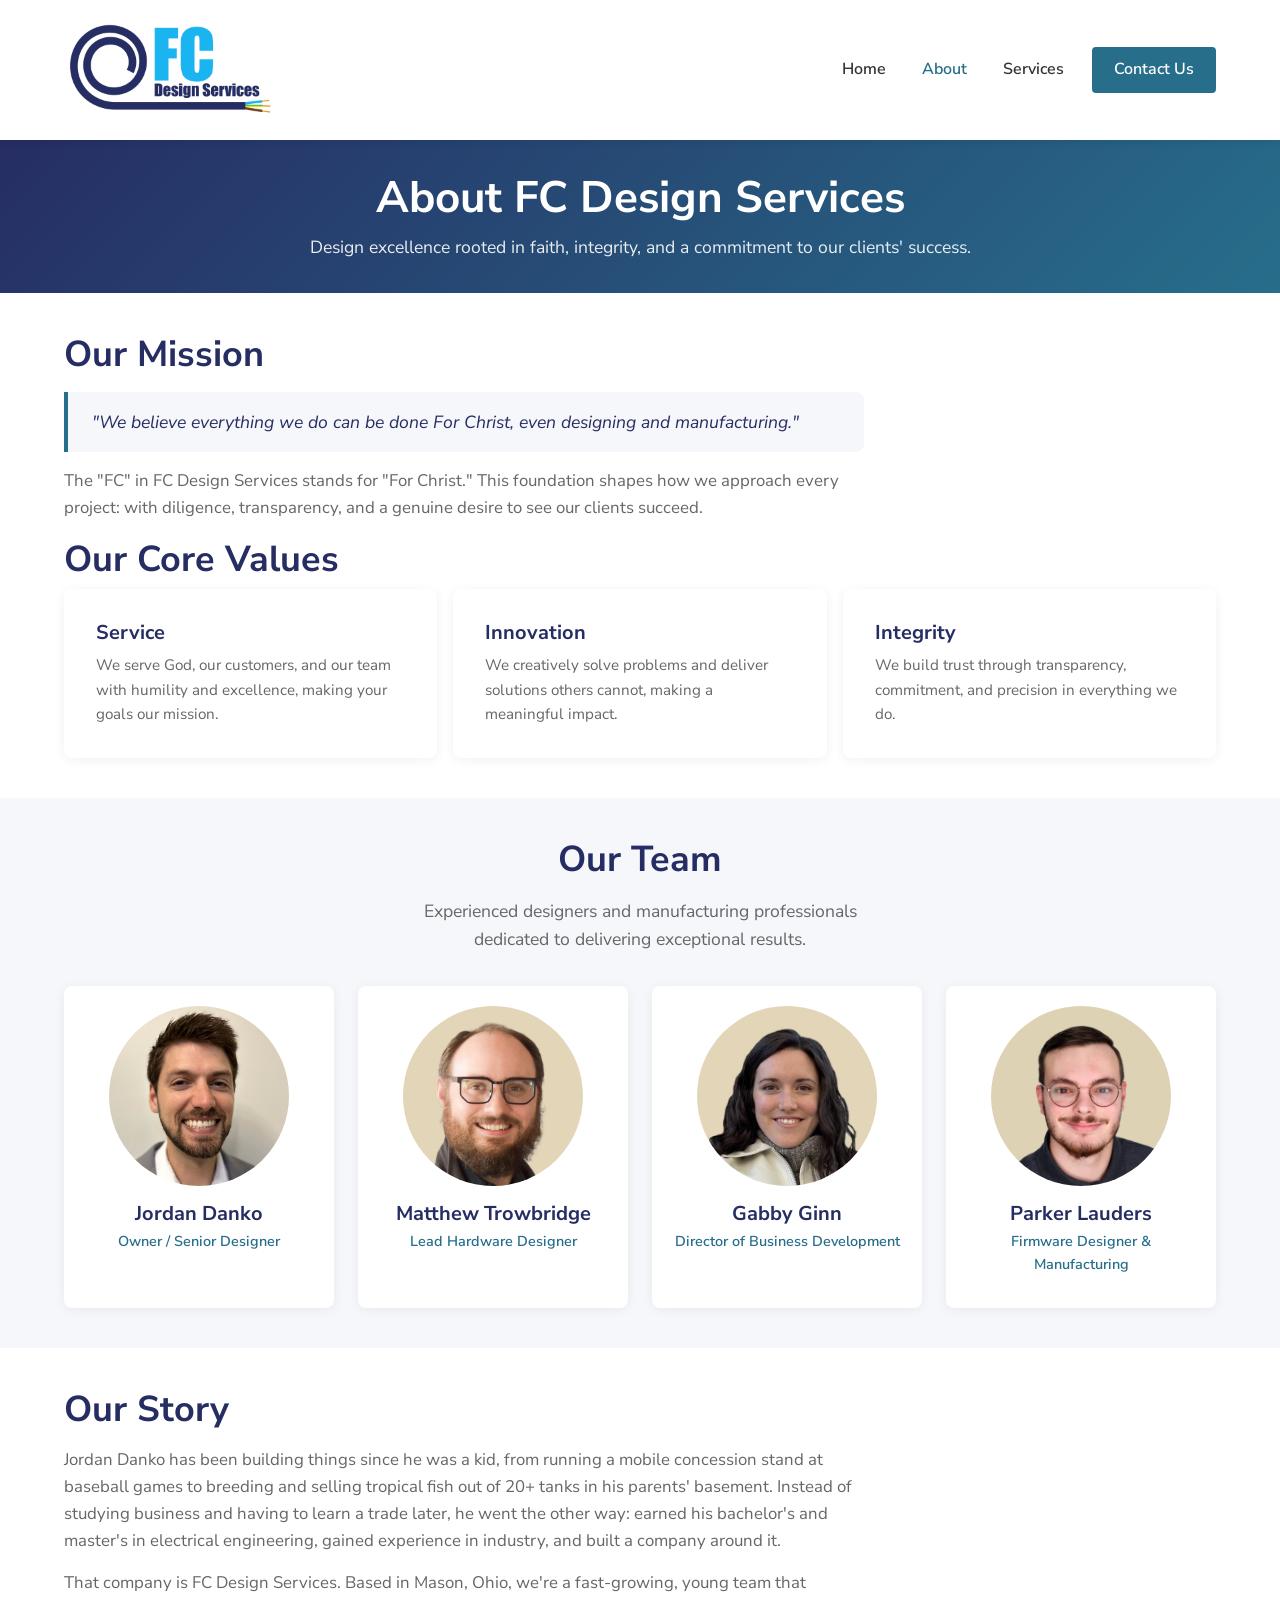
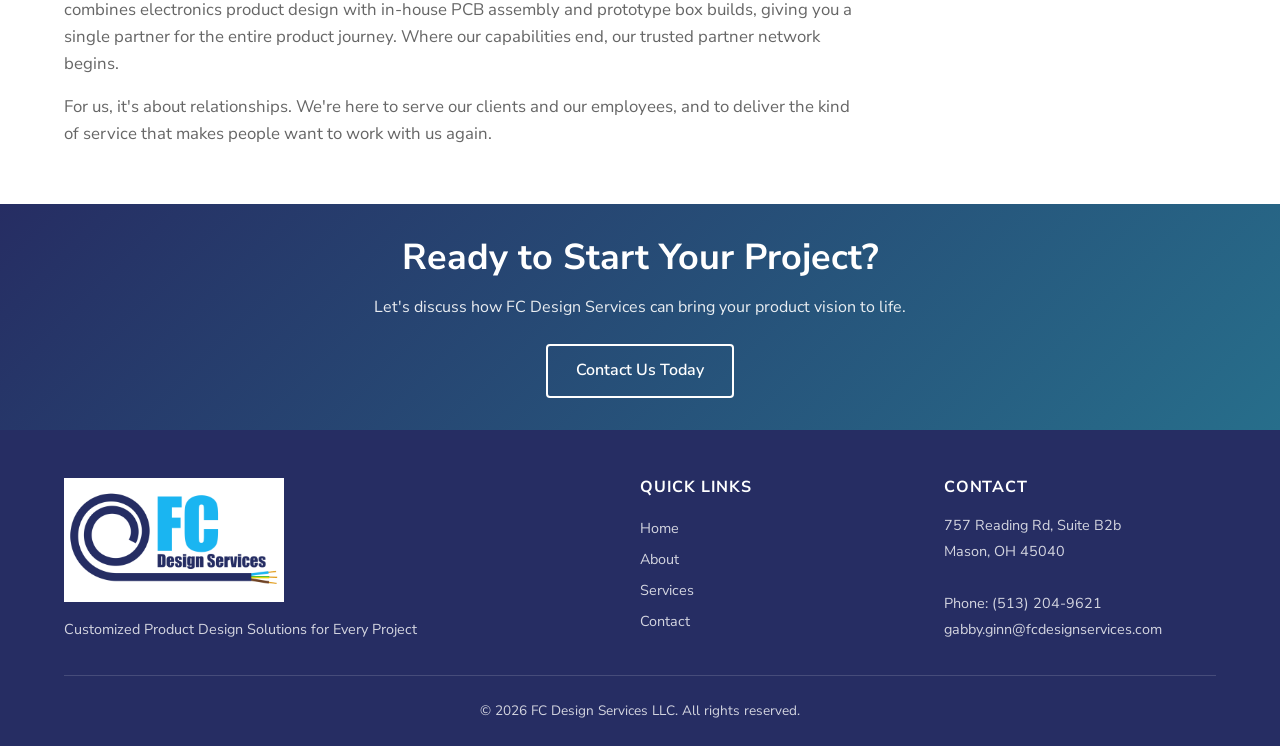
==== about.html @ b40ebe9b "Initial commit: FCDS static website 4-page static site (Home, About, Services, Contact) for FC Desig" ====
<!DOCTYPE html>
<html lang="en">
<head>
  <meta charset="UTF-8">
  <meta name="viewport" content="width=device-width, initial-scale=1.0">
  <title>About Us | FC Design Services</title>
  <meta name="description" content="Learn about FC Design Services, a faith-driven electronics design and manufacturing company serving small to medium-sized companies from Mason, Ohio. Specializing in IoT, complex machine design, and PCB assembly.">
  <link rel="canonical" href="https://fcdesignservices.com/about.html">

  <meta property="og:title" content="About Us | FC Design Services">
  <meta property="og:description" content="Faith-driven electronics design and manufacturing company serving small to medium-sized companies from Mason, Ohio. Specializing in IoT, complex machine design, and PCB assembly.">
  <meta property="og:image" content="https://fcdesignservices.com/images/logo_FCDS.png">
  <meta property="og:url" content="https://fcdesignservices.com/about.html">
  <meta property="og:type" content="website">
  <meta name="twitter:card" content="summary_large_image">

  <link rel="preconnect" href="https://fonts.googleapis.com">
  <link rel="preconnect" href="https://fonts.gstatic.com" crossorigin>
  <link href="https://fonts.googleapis.com/css2?family=Nunito+Sans:wght@400;600;700&display=swap" rel="stylesheet">

  <link rel="stylesheet" href="css/styles.css">
</head>
<body>

<a href="#main-content" class="skip-link">Skip to main content</a>

<!-- ========== HEADER START ========== -->
<header class="site-header">
  <div class="container">
    <a href="index.html" class="logo">
      <img src="images/logo_FCDS.png" alt="FC Design Services" width="280" height="158">
    </a>
    <button class="nav-toggle" aria-label="Toggle navigation" aria-expanded="false">
      <span></span>
      <span></span>
      <span></span>
    </button>
    <nav class="main-nav" aria-label="Main navigation">
      <ul>
        <li><a href="index.html">Home</a></li>
        <li><a href="about.html" aria-current="page">About</a></li>
        <li><a href="services.html">Services</a></li>
        <li><a href="contact.html" class="btn btn-primary">Contact Us</a></li>
      </ul>
    </nav>
  </div>
</header>
<!-- ========== HEADER END ========== -->

<main id="main-content">

  <!-- Page Banner -->
  <section class="page-banner">
    <div class="container">
      <h1>About FC Design Services</h1>
      <p>Design excellence rooted in faith, integrity, and a commitment to our clients' success.</p>
    </div>
  </section>

  <!-- Mission -->
  <section class="section">
    <div class="container">
      <div class="about-content">
        <h2>Our Mission</h2>
        <div class="mission-highlight">
          <p>"We believe everything we do can be done For Christ, even designing and manufacturing."</p>
        </div>
        <p>The "FC" in FC Design Services stands for "For Christ." This foundation shapes how we approach every project: with diligence, transparency, and a genuine desire to see our clients succeed.</p>
        <h2 style="margin-bottom: 0.5rem;">Our Core Values</h2>
      </div>
      <div class="card-grid card-grid--3col" style="gap: 1rem;">
        <div class="card">
          <h3>Service</h3>
          <p>We serve God, our customers, and our team with humility and excellence, making your goals our mission.</p>
        </div>
        <div class="card">
          <h3>Innovation</h3>
          <p>We creatively solve problems and deliver solutions others cannot, making a meaningful impact.</p>
        </div>
        <div class="card">
          <h3>Integrity</h3>
          <p>We build trust through transparency, commitment, and precision in everything we do.</p>
        </div>
      </div>
    </div>
  </section>

  <!-- Team -->
  <section class="section section--gray">
    <div class="container">
      <div class="section-header">
        <h2>Our Team</h2>
        <p>Experienced designers and manufacturing professionals dedicated to delivering exceptional results.</p>
      </div>
      <div class="team-grid">
        <div class="team-card">
          <img src="images/danko.jpg" alt="Jordan Danko" class="team-photo-img">
          <h3>Jordan Danko</h3>
          <p class="role">Owner / Senior Designer</p>
          <!-- PLACEHOLDER: Add bio for Jordan -->
        </div>
        <div class="team-card">
          <img src="images/trowbridge.jpg" alt="Matthew Trowbridge" class="team-photo-img">
          <h3>Matthew Trowbridge</h3>
          <p class="role">Lead Hardware Designer</p>
          <!-- PLACEHOLDER: Add bio for Matthew -->
        </div>
        <div class="team-card">
          <img src="images/ginn.jpg" alt="Gabby Ginn" class="team-photo-img">
          <h3>Gabby Ginn</h3>
          <p class="role">Director of Business Development</p>
          <!-- PLACEHOLDER: Add bio for Gabby -->
        </div>
        <div class="team-card">
          <img src="images/lauders.jpg" alt="Parker Lauders" class="team-photo-img">
          <h3>Parker Lauders</h3>
          <p class="role">Firmware Designer &amp; Manufacturing</p>
          <!-- PLACEHOLDER: Add bio for Parker -->
        </div>
      </div>
    </div>
  </section>

  <!-- Company Story -->
  <section class="section">
    <div class="container">
      <div class="about-content">
        <h2>Our Story</h2>
        <p>Jordan Danko has been building things since he was a kid, from running a mobile concession stand at baseball games to breeding and selling tropical fish out of 20+ tanks in his parents' basement. Instead of studying business and having to learn a trade later, he went the other way: earned his bachelor's and master's in electrical engineering, gained experience in industry, and built a company around it.</p>
        <p>That company is FC Design Services. Based in Mason, Ohio, we're a fast-growing, young team that combines electronics product design with in-house PCB assembly and prototype box builds, giving you a single partner for the entire product journey. Where our capabilities end, our trusted partner network begins.</p>
        <p>For us, it's about relationships. We're here to serve our clients and our employees, and to deliver the kind of service that makes people want to work with us again.</p>
      </div>
    </div>
  </section>

  <!-- CTA Banner -->
  <section class="cta-banner">
    <div class="container">
      <h2>Ready to Start Your Project?</h2>
      <p>Let's discuss how FC Design Services can bring your product vision to life.</p>
      <a href="contact.html" class="btn btn-outline">Contact Us Today</a>
    </div>
  </section>

</main>

<!-- ========== FOOTER START ========== -->
<footer class="site-footer">
  <div class="container">
    <div class="footer-grid">
      <div class="footer-about">
        <img src="images/logo_FCDS.png" alt="FC Design Services" width="200" height="113">
        <p>Customized Product Design Solutions for Every Project</p>
      </div>
      <div class="footer-links">
        <h3>Quick Links</h3>
        <ul>
          <li><a href="index.html">Home</a></li>
          <li><a href="about.html">About</a></li>
          <li><a href="services.html">Services</a></li>
          <li><a href="contact.html">Contact</a></li>
        </ul>
      </div>
      <div class="footer-contact">
        <h3>Contact</h3>
        <address>
          757 Reading Rd, Suite B2b<br>
          Mason, OH 45040<br><br>
          <a href="tel:+15132049621">Phone: (513) 204-9621</a><br>
          <a href="mailto:gabby.ginn@fcdesignservices.com">gabby.ginn@fcdesignservices.com</a>
        </address>
      </div>
    </div>
    <div class="footer-bottom">
      <p>&copy; 2026 FC Design Services LLC. All rights reserved.</p>
    </div>
  </div>
</footer>
<!-- ========== FOOTER END ========== -->

<script src="js/main.js" defer></script>
</body>
</html>
---- css/styles.css ----
/* ===========================
   1. CSS Custom Properties
   =========================== */

:root {
  --color-navy: #262D63;
  --color-teal: #276E8B;
  --color-cyan: #3AC4ED;
  --color-white: #FFFFFF;
  --color-light-gray: #F5F7FA;
  --color-dark-gray: #333333;
  --color-medium-gray: #666666;
  --color-border: #E0E4E8;

  --font-primary: 'Nunito Sans', Calibri, 'Gill Sans', Arial, sans-serif;

  --section-padding: 2.5rem 1.5rem;
  --container-max: 1200px;
  --transition-fast: 0.2s ease;
  --header-height: 140px;
}

/* ===========================
   2. Reset / Base
   =========================== */

*,
*::before,
*::after {
  box-sizing: border-box;
}

html {
  scroll-behavior: smooth;
  scroll-padding-top: var(--header-height);
}

body {
  margin: 0;
  padding: 0;
  font-family: var(--font-primary);
  font-size: 16px;
  line-height: 1.6;
  color: var(--color-dark-gray);
  background-color: var(--color-white);
}

img {
  max-width: 100%;
  height: auto;
  display: block;
}

a {
  color: var(--color-teal);
  text-decoration: none;
  transition: color var(--transition-fast);
}

a:hover {
  color: var(--color-navy);
}

ul {
  list-style: none;
  margin: 0;
  padding: 0;
}

h1, h2, h3, h4 {
  color: var(--color-navy);
  line-height: 1.2;
  margin: 0 0 1rem;
}

h1 { font-size: 2.5rem; }
h2 { font-size: 2rem; }
h3 { font-size: 1.25rem; }

p {
  margin: 0 0 1rem;
}

/* ===========================
   3. Layout Utilities
   =========================== */

.container {
  max-width: var(--container-max);
  margin: 0 auto;
  padding: 0 1.5rem;
}

.section {
  padding: var(--section-padding);
}

.section--gray {
  background-color: var(--color-light-gray);
}

.section--navy {
  background-color: var(--color-navy);
  color: var(--color-white);
}

.section--navy h2,
.section--navy h3 {
  color: var(--color-white);
}

.section-header {
  text-align: center;
  max-width: 700px;
  margin: 0 auto 2rem;
}

.section-header p {
  color: var(--color-medium-gray);
  font-size: 1.1rem;
  text-wrap: balance;
}

/* ===========================
   4. Buttons
   =========================== */

.btn {
  display: inline-block;
  padding: 0.75rem 1.75rem;
  border-radius: 4px;
  font-size: 1rem;
  font-weight: 600;
  text-align: center;
  cursor: pointer;
  transition: background-color var(--transition-fast), transform var(--transition-fast);
  border: 2px solid transparent;
}

.btn:hover {
  transform: translateY(-1px);
}

.btn-primary {
  background-color: var(--color-teal);
  color: var(--color-white);
  border-color: var(--color-teal);
}

.btn-primary:hover {
  background-color: #1f5a72;
  color: var(--color-white);
}

.btn-outline {
  background-color: transparent;
  color: var(--color-white);
  border-color: var(--color-white);
}

.btn-outline:hover {
  background-color: var(--color-white);
  color: var(--color-navy);
}

.btn-outline-dark {
  background-color: transparent;
  color: var(--color-teal);
  border-color: var(--color-teal);
}

.btn-outline-dark:hover {
  background-color: var(--color-teal);
  color: var(--color-white);
}

/* ===========================
   5. Skip Link (Accessibility)
   =========================== */

.skip-link {
  position: absolute;
  left: -9999px;
  top: 0;
  background: var(--color-navy);
  color: var(--color-white);
  padding: 0.5rem 1rem;
  z-index: 1000;
  font-size: 0.875rem;
}

.skip-link:focus {
  left: 0;
}

/* ===========================
   6. Header & Navigation
   =========================== */

.site-header {
  position: sticky;
  top: 0;
  background: var(--color-white);
  box-shadow: 0 2px 8px rgba(0, 0, 0, 0.08);
  z-index: 100;
  height: var(--header-height);
}

.site-header .container {
  display: flex;
  align-items: center;
  justify-content: space-between;
  height: 100%;
}

.logo img {
  height: 120px;
  width: auto;
}

.nav-toggle {
  display: flex;
  flex-direction: column;
  justify-content: center;
  gap: 5px;
  background: none;
  border: none;
  cursor: pointer;
  padding: 0.5rem;
  z-index: 110;
}

.nav-toggle span {
  display: block;
  width: 26px;
  height: 3px;
  background-color: var(--color-navy);
  border-radius: 2px;
  transition: transform var(--transition-fast), opacity var(--transition-fast);
}

.nav-toggle[aria-expanded="true"] span:nth-child(1) {
  transform: translateY(8px) rotate(45deg);
}

.nav-toggle[aria-expanded="true"] span:nth-child(2) {
  opacity: 0;
}

.nav-toggle[aria-expanded="true"] span:nth-child(3) {
  transform: translateY(-8px) rotate(-45deg);
}

.main-nav {
  display: none;
  position: absolute;
  top: var(--header-height);
  left: 0;
  right: 0;
  background: var(--color-white);
  box-shadow: 0 4px 8px rgba(0, 0, 0, 0.1);
  padding: 1rem 0;
}

.main-nav.is-open {
  display: block;
}

.main-nav ul {
  display: flex;
  flex-direction: column;
  align-items: center;
  gap: 0;
}

.main-nav a {
  display: block;
  padding: 0.75rem 1.5rem;
  color: var(--color-dark-gray);
  font-weight: 600;
  font-size: 1rem;
}

.main-nav a:hover,
.main-nav a[aria-current="page"] {
  color: var(--color-teal);
}

.main-nav .btn-primary {
  margin: 0.5rem 1.5rem;
  color: var(--color-white);
}

.main-nav .btn-primary:hover {
  color: var(--color-white);
}

/* ===========================
   7. Hero Section
   =========================== */

.hero {
  background: linear-gradient(135deg, var(--color-navy) 0%, var(--color-teal) 100%);
  color: var(--color-white);
  padding: 4rem 1.5rem;
  text-align: center;
}

.hero h1 {
  color: var(--color-white);
  font-size: 2rem;
  margin-bottom: 1rem;
  max-width: 800px;
  margin-left: auto;
  margin-right: auto;
}

.hero p {
  font-size: 1.1rem;
  max-width: 600px;
  margin: 0 auto 2rem;
  opacity: 0.9;
}

.hero-buttons {
  display: flex;
  flex-wrap: wrap;
  gap: 1rem;
  justify-content: center;
}

/* ===========================
   8. Page Banner (inner pages)
   =========================== */

.page-banner {
  background: linear-gradient(135deg, var(--color-navy) 0%, var(--color-teal) 100%);
  color: var(--color-white);
  padding: 2rem 1.5rem;
  text-align: center;
}

.page-banner h1 {
  color: var(--color-white);
  margin-bottom: 0.5rem;
}

.page-banner p {
  opacity: 0.9;
  font-size: 1.1rem;
  max-width: 700px;
  margin: 0 auto;
  text-wrap: balance;
}

/* ===========================
   9. Card Grids
   =========================== */

.card-grid {
  display: grid;
  grid-template-columns: 1fr;
  gap: 1.5rem;
}

.card-grid--2col {
  grid-template-columns: 1fr;
  gap: 1.5rem;
}

.card {
  background: var(--color-white);
  border-radius: 8px;
  padding: 2rem;
  box-shadow: 0 2px 12px rgba(0, 0, 0, 0.06);
  transition: transform var(--transition-fast), box-shadow var(--transition-fast);
}

.card:hover {
  transform: translateY(-3px);
  box-shadow: 0 6px 20px rgba(0, 0, 0, 0.1);
}

.card-icon {
  font-size: 2.5rem;
  margin-bottom: 1rem;
  color: var(--color-teal);
}

.card h3 {
  margin-bottom: 0.5rem;
}

.card p {
  color: var(--color-medium-gray);
  margin-bottom: 0;
  font-size: 0.95rem;
}

/* Service cards link */
.card-link {
  display: block;
  color: inherit;
  text-decoration: none;
}

.card-link:hover {
  color: inherit;
}

/* ===========================
   10. Testimonials
   =========================== */

.testimonial-grid {
  display: grid;
  grid-template-columns: 1fr;
  gap: 1.5rem;
}

.testimonial {
  background: var(--color-white);
  border-radius: 8px;
  padding: 2rem;
  box-shadow: 0 2px 12px rgba(0, 0, 0, 0.06);
  border-left: 4px solid var(--color-teal);
}

.testimonial blockquote {
  margin: 0 0 1rem;
  font-style: italic;
  color: var(--color-dark-gray);
  line-height: 1.7;
}

.testimonial cite {
  font-style: normal;
  font-weight: 600;
  color: var(--color-navy);
  font-size: 0.9rem;
}

/* ===========================
   11. CTA Banner
   =========================== */

.cta-banner {
  background: linear-gradient(135deg, var(--color-navy) 0%, var(--color-teal) 100%);
  color: var(--color-white);
  text-align: center;
  padding: 2rem 1.5rem;
}

.cta-banner h2 {
  color: var(--color-white);
  margin-bottom: 1rem;
}

.cta-banner p {
  max-width: 600px;
  margin: 0 auto 1.5rem;
  opacity: 0.9;
}

/* ===========================
   12. Service Detail Sections
   =========================== */

.service-detail {
  padding: 3rem 0;
  border-bottom: 1px solid var(--color-border);
}

.service-detail:last-child {
  border-bottom: none;
}

.service-detail h3 {
  font-size: 1.5rem;
  margin-bottom: 1rem;
}

/* Process Steps */
.process-steps {
  display: grid;
  grid-template-columns: repeat(2, 1fr);
  gap: 1.5rem;
}

.process-step {
  display: flex;
  align-items: center;
  gap: 1rem;
  background: var(--color-white);
  border-radius: 8px;
  padding: 1.25rem 1.5rem;
  box-shadow: 0 2px 12px rgba(0, 0, 0, 0.06);
}

.process-number {
  display: flex;
  align-items: center;
  justify-content: center;
  width: 40px;
  height: 40px;
  border-radius: 50%;
  background: var(--color-teal);
  color: var(--color-white);
  font-weight: 700;
  font-size: 1.1rem;
  flex-shrink: 0;
}

.process-step h3 {
  margin: 0;
  font-size: 1rem;
}

.service-detail ul {
  list-style: disc;
  padding-left: 1.5rem;
  margin-bottom: 1rem;
}

.service-detail li {
  margin-bottom: 0.5rem;
  color: var(--color-medium-gray);
}

/* ===========================
   13. About Page
   =========================== */

.about-content {
  max-width: 800px;
}

.about-content p {
  font-size: 1.05rem;
  color: var(--color-medium-gray);
}

.mission-highlight {
  background: var(--color-light-gray);
  border-left: 4px solid var(--color-teal);
  padding: 1rem 1.5rem;
  margin: 1rem 0;
  border-radius: 0 8px 8px 0;
}

.mission-highlight p {
  font-size: 1.1rem;
  font-style: italic;
  color: var(--color-navy);
  margin-bottom: 0;
}

.team-grid {
  display: grid;
  grid-template-columns: 1fr;
  gap: 1.5rem;
}

.team-card {
  text-align: center;
  background: var(--color-white);
  border-radius: 8px;
  padding: 1.25rem;
  box-shadow: 0 2px 12px rgba(0, 0, 0, 0.06);
}

.team-photo {
  width: 120px;
  height: 120px;
  border-radius: 50%;
  background-color: var(--color-light-gray);
  margin: 0 auto 1rem;
  display: flex;
  align-items: center;
  justify-content: center;
  font-size: 2rem;
  color: var(--color-medium-gray);
}

.team-photo-img {
  width: 180px;
  height: 180px;
  border-radius: 50%;
  object-fit: cover;
  object-position: top;
  margin: 0 auto 1rem;
}

.team-card h3 {
  margin-bottom: 0.25rem;
}

.team-card .role {
  color: var(--color-teal);
  font-weight: 600;
  font-size: 0.9rem;
  margin-bottom: 0.75rem;
}

.team-card p {
  color: var(--color-medium-gray);
  font-size: 0.9rem;
}

/* ===========================
   14. Contact Page
   =========================== */

.contact-grid {
  display: grid;
  grid-template-columns: 1fr;
  gap: 2rem;
}

.contact-form .form-group {
  margin-bottom: 1.25rem;
}

.contact-form label {
  display: block;
  margin-bottom: 0.35rem;
  font-weight: 600;
  color: var(--color-navy);
  font-size: 0.95rem;
}

.contact-form .required {
  color: #c0392b;
}

.contact-form input,
.contact-form textarea {
  width: 100%;
  padding: 0.75rem 1rem;
  border: 1px solid var(--color-border);
  border-radius: 4px;
  font-family: var(--font-primary);
  font-size: 1rem;
  transition: border-color var(--transition-fast);
}

.contact-form input:focus,
.contact-form textarea:focus {
  outline: none;
  border-color: var(--color-teal);
  box-shadow: 0 0 0 3px rgba(39, 110, 139, 0.15);
}

.contact-form textarea {
  resize: vertical;
  min-height: 120px;
}

.contact-form button[type="submit"] {
  width: 100%;
}

.contact-info-card {
  background: var(--color-light-gray);
  border-radius: 8px;
  padding: 2rem;
}

.contact-info-card h3 {
  margin-bottom: 1.5rem;
}

.contact-info-item {
  display: flex;
  gap: 1rem;
  margin-bottom: 1.5rem;
  align-items: flex-start;
}

.contact-info-item .icon {
  font-size: 1.25rem;
  color: var(--color-teal);
  flex-shrink: 0;
  margin-top: 0.15rem;
}

.contact-info-item p {
  margin: 0;
  color: var(--color-medium-gray);
}

.contact-info-item strong {
  color: var(--color-navy);
}

.map-embed {
  width: 100%;
  height: 300px;
  border: 0;
  border-radius: 8px;
  margin-top: 1rem;
}

.form-success {
  background: #d4edda;
  color: #155724;
  padding: 1rem 1.5rem;
  border-radius: 4px;
  margin-bottom: 1.5rem;
  font-weight: 600;
  display: none;
}

.form-success.is-visible {
  display: block;
}

/* ===========================
   15. Footer
   =========================== */

.site-footer {
  background-color: var(--color-navy);
  color: rgba(255, 255, 255, 0.8);
  padding: 3rem 1.5rem 1.5rem;
}

.footer-grid {
  display: grid;
  grid-template-columns: 1fr;
  gap: 2rem;
  margin-bottom: 2rem;
}

.footer-about img {
  height: auto;
  width: 220px;
  margin-bottom: 1rem;
}

.footer-about p {
  font-size: 0.9rem;
  margin-bottom: 0;
}

.site-footer h3 {
  color: var(--color-white);
  font-size: 1rem;
  margin-bottom: 1rem;
  text-transform: uppercase;
  letter-spacing: 0.05em;
}

.footer-links a {
  display: block;
  color: rgba(255, 255, 255, 0.8);
  padding: 0.25rem 0;
  font-size: 0.9rem;
}

.footer-links a:hover {
  color: var(--color-white);
}

.footer-contact address {
  font-style: normal;
  font-size: 0.9rem;
  line-height: 1.8;
}

.footer-contact a {
  color: rgba(255, 255, 255, 0.8);
}

.footer-contact a:hover {
  color: var(--color-white);
}

.footer-bottom {
  border-top: 1px solid rgba(255, 255, 255, 0.15);
  padding-top: 1.5rem;
  text-align: center;
  font-size: 0.85rem;
}

.footer-bottom p {
  margin: 0;
}

/* ===========================
   16. Media Queries
   =========================== */

/* Tablet */
@media (min-width: 768px) {
  h1 { font-size: 2.75rem; }
  h2 { font-size: 2.25rem; }

  .hero {
    padding: 5rem 1.5rem;
  }

  .hero h1 {
    font-size: 2.5rem;
  }

  .card-grid {
    grid-template-columns: repeat(2, 1fr);
  }

  .testimonial-grid {
    grid-template-columns: repeat(2, 1fr);
  }

  .team-grid {
    grid-template-columns: repeat(2, 1fr);
  }

  .contact-grid {
    grid-template-columns: 1fr 1fr;
  }

  .footer-grid {
    grid-template-columns: repeat(2, 1fr);
  }

  .contact-form button[type="submit"] {
    width: auto;
  }
}

/* Desktop */
@media (min-width: 1024px) {
  .nav-toggle {
    display: none;
  }

  .main-nav {
    display: flex;
    position: static;
    box-shadow: none;
    padding: 0;
    background: transparent;
  }

  .main-nav ul {
    flex-direction: row;
    align-items: center;
    gap: 0.25rem;
  }

  .main-nav a {
    padding: 0.5rem 1rem;
  }

  .main-nav .btn-primary {
    margin: 0 0 0 0.5rem;
    padding: 0.5rem 1.25rem;
  }

  .hero {
    padding: 6rem 1.5rem;
  }

  .hero h1 {
    font-size: 3rem;
  }

  .card-grid {
    grid-template-columns: repeat(3, 1fr);
  }

  .card-grid--2col {
    grid-template-columns: repeat(2, 1fr);
  }

  .card-grid--3col {
    grid-template-columns: repeat(3, 1fr);
  }

  .testimonial-grid {
    grid-template-columns: repeat(3, 1fr);
  }

  .process-steps {
    grid-template-columns: repeat(3, 1fr);
  }

  .team-grid {
    grid-template-columns: repeat(4, 1fr);
  }

  .footer-grid {
    grid-template-columns: 2fr 1fr 1fr;
  }
}

/* ===========================
   17. Reduced Motion
   =========================== */

@media (prefers-reduced-motion: reduce) {
  html {
    scroll-behavior: auto;
  }

  *,
  *::before,
  *::after {
    animation-duration: 0.01ms !important;
    transition-duration: 0.01ms !important;
  }
}
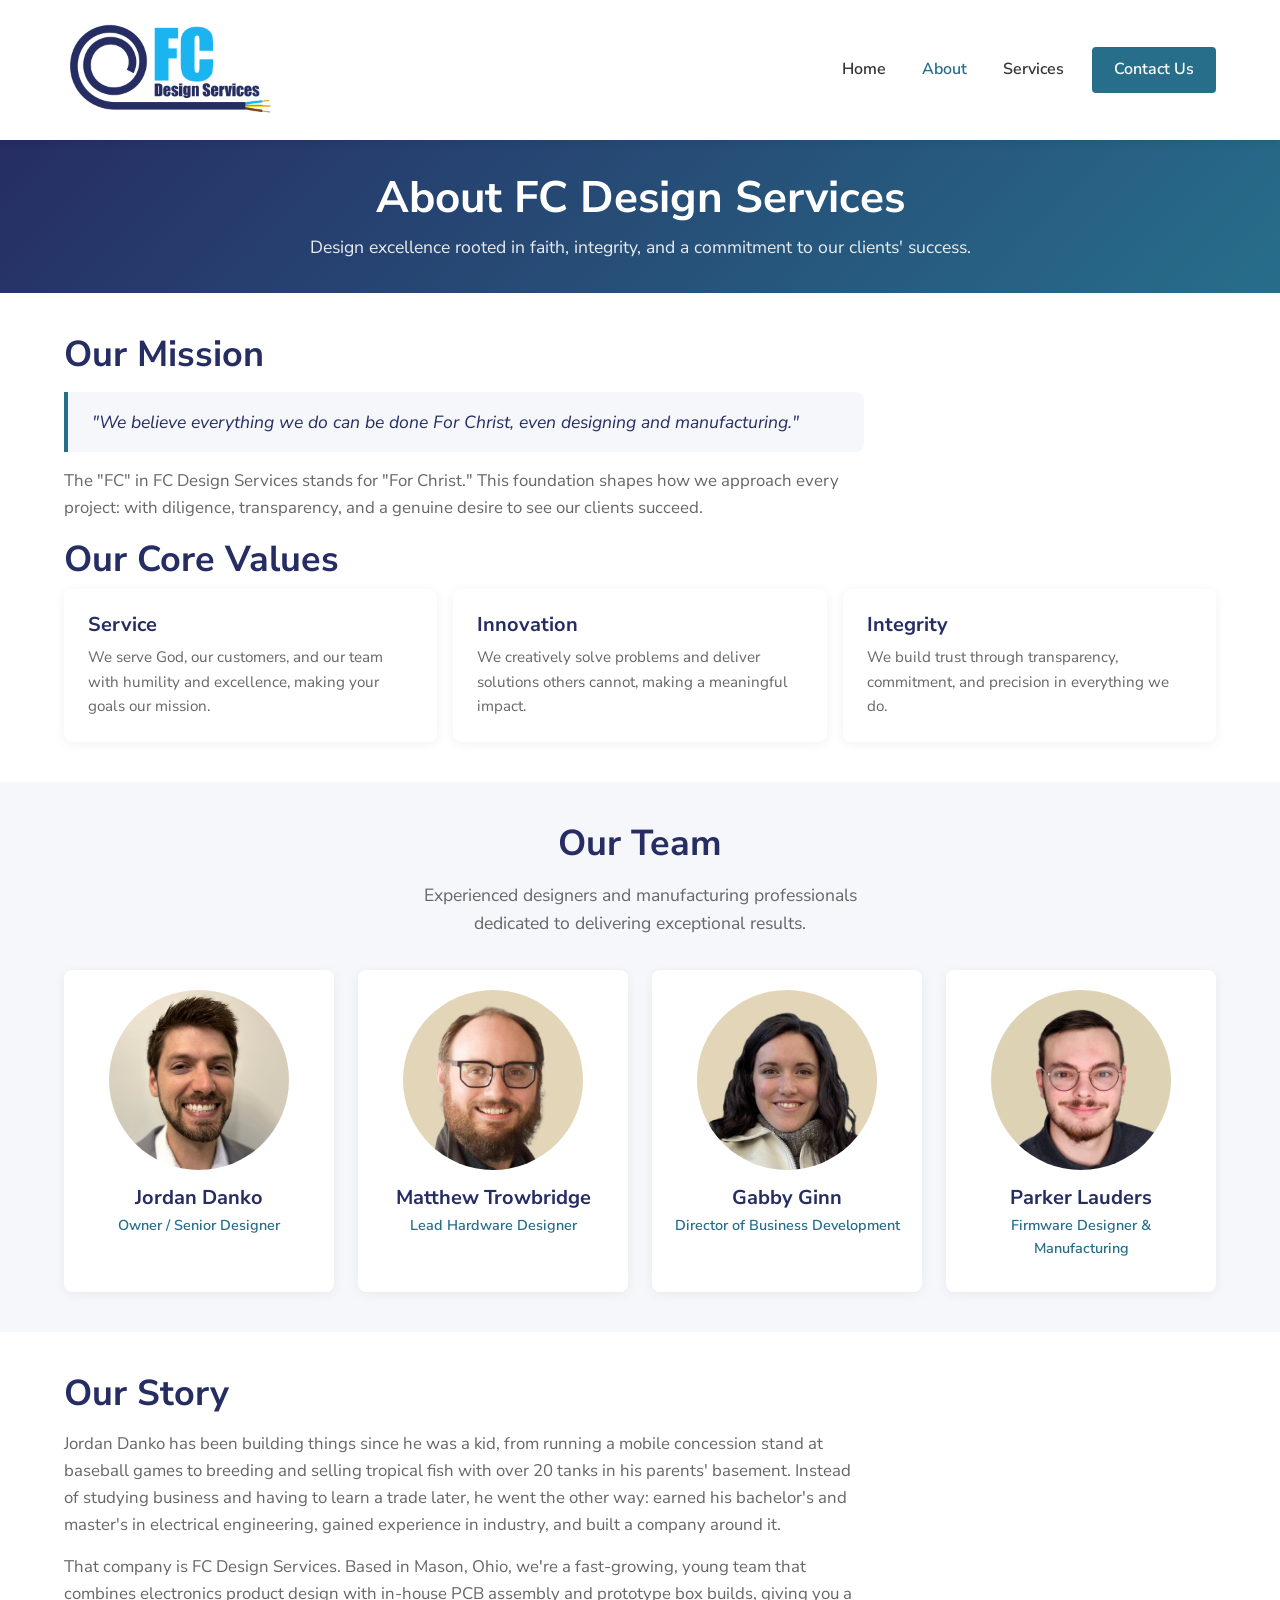
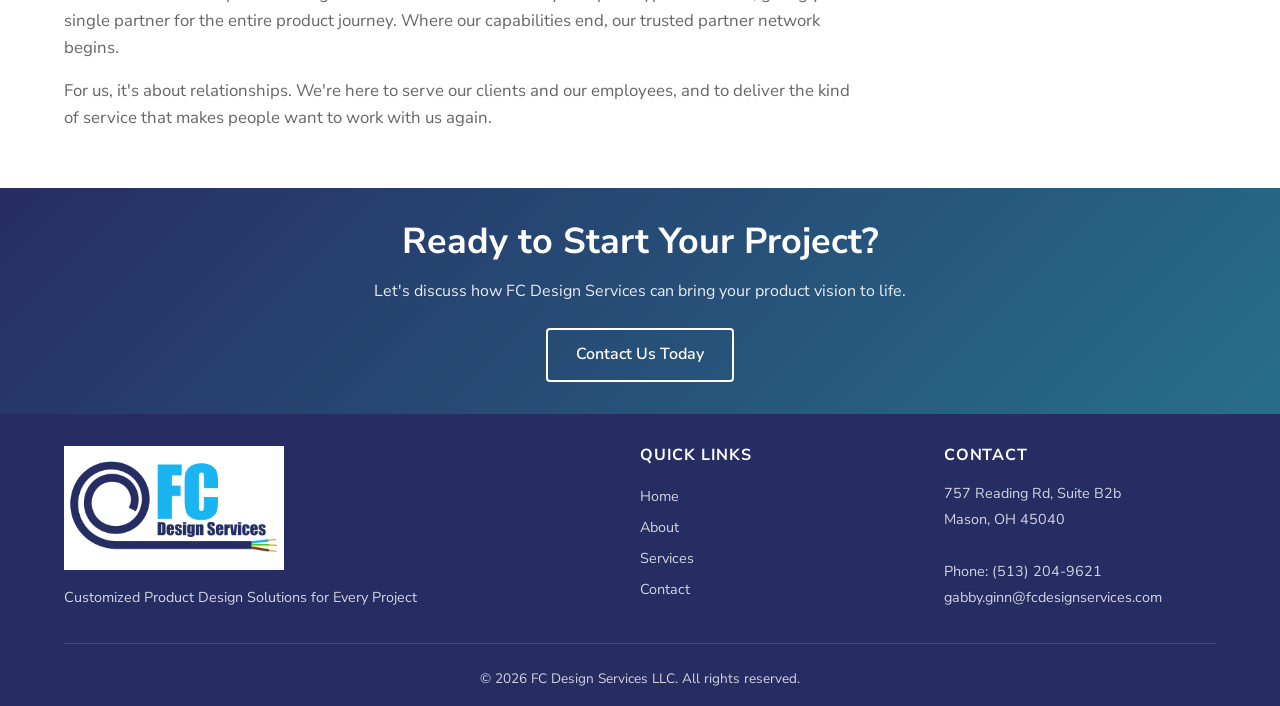
==== commit fe02710e: "Update wording in Our Story section Co-Authored-By: Claude Opus 4.6 (1M context) <noreply@anthropic." ====
--- a/about.html
+++ b/about.html
@@ -126,7 +126,7 @@
     <div class="container">
       <div class="about-content">
         <h2>Our Story</h2>
-        <p>Jordan Danko has been building things since he was a kid, from running a mobile concession stand at baseball games to breeding and selling tropical fish out of 20+ tanks in his parents' basement. Instead of studying business and having to learn a trade later, he went the other way: earned his bachelor's and master's in electrical engineering, gained experience in industry, and built a company around it.</p>
+        <p>Jordan Danko has been building things since he was a kid, from running a mobile concession stand at baseball games to breeding and selling tropical fish with over 20 tanks in his parents' basement. Instead of studying business and having to learn a trade later, he went the other way: earned his bachelor's and master's in electrical engineering, gained experience in industry, and built a company around it.</p>
         <p>That company is FC Design Services. Based in Mason, Ohio, we're a fast-growing, young team that combines electronics product design with in-house PCB assembly and prototype box builds, giving you a single partner for the entire product journey. Where our capabilities end, our trusted partner network begins.</p>
         <p>For us, it's about relationships. We're here to serve our clients and our employees, and to deliver the kind of service that makes people want to work with us again.</p>
       </div>
--- a/css/styles.css
+++ b/css/styles.css
@@ -302,7 +302,7 @@
 .hero {
   background: linear-gradient(135deg, var(--color-navy) 0%, var(--color-teal) 100%);
   color: var(--color-white);
-  padding: 4rem 1.5rem;
+  padding: 2.5rem 1.5rem;
   text-align: center;
 }
 
@@ -318,7 +318,7 @@
 .hero p {
   font-size: 1.1rem;
   max-width: 600px;
-  margin: 0 auto 2rem;
+  margin: 0 auto 1.25rem;
   opacity: 0.9;
 }
 
@@ -365,13 +365,17 @@
 
 .card-grid--2col {
   grid-template-columns: 1fr;
-  gap: 1.5rem;
+  gap: 1rem;
+}
+
+.card-grid--2col .card {
+  background: var(--color-light-gray);
 }
 
 .card {
   background: var(--color-white);
   border-radius: 8px;
-  padding: 2rem;
+  padding: 1.5rem;
   box-shadow: 0 2px 12px rgba(0, 0, 0, 0.06);
   transition: transform var(--transition-fast), box-shadow var(--transition-fast);
 }
@@ -421,7 +425,7 @@
 .testimonial {
   background: var(--color-white);
   border-radius: 8px;
-  padding: 2rem;
+  padding: 1.5rem;
   box-shadow: 0 2px 12px rgba(0, 0, 0, 0.06);
   border-left: 4px solid var(--color-teal);
 }
@@ -722,7 +726,7 @@
 .site-footer {
   background-color: var(--color-navy);
   color: rgba(255, 255, 255, 0.8);
-  padding: 3rem 1.5rem 1.5rem;
+  padding: 2rem 1.5rem 1rem;
 }
 
 .footer-grid {
@@ -797,7 +801,7 @@
   h2 { font-size: 2.25rem; }
 
   .hero {
-    padding: 5rem 1.5rem;
+    padding: 3rem 1.5rem;
   }
 
   .hero h1 {
@@ -859,7 +863,7 @@
   }
 
   .hero {
-    padding: 6rem 1.5rem;
+    padding: 3.5rem 1.5rem;
   }
 
   .hero h1 {
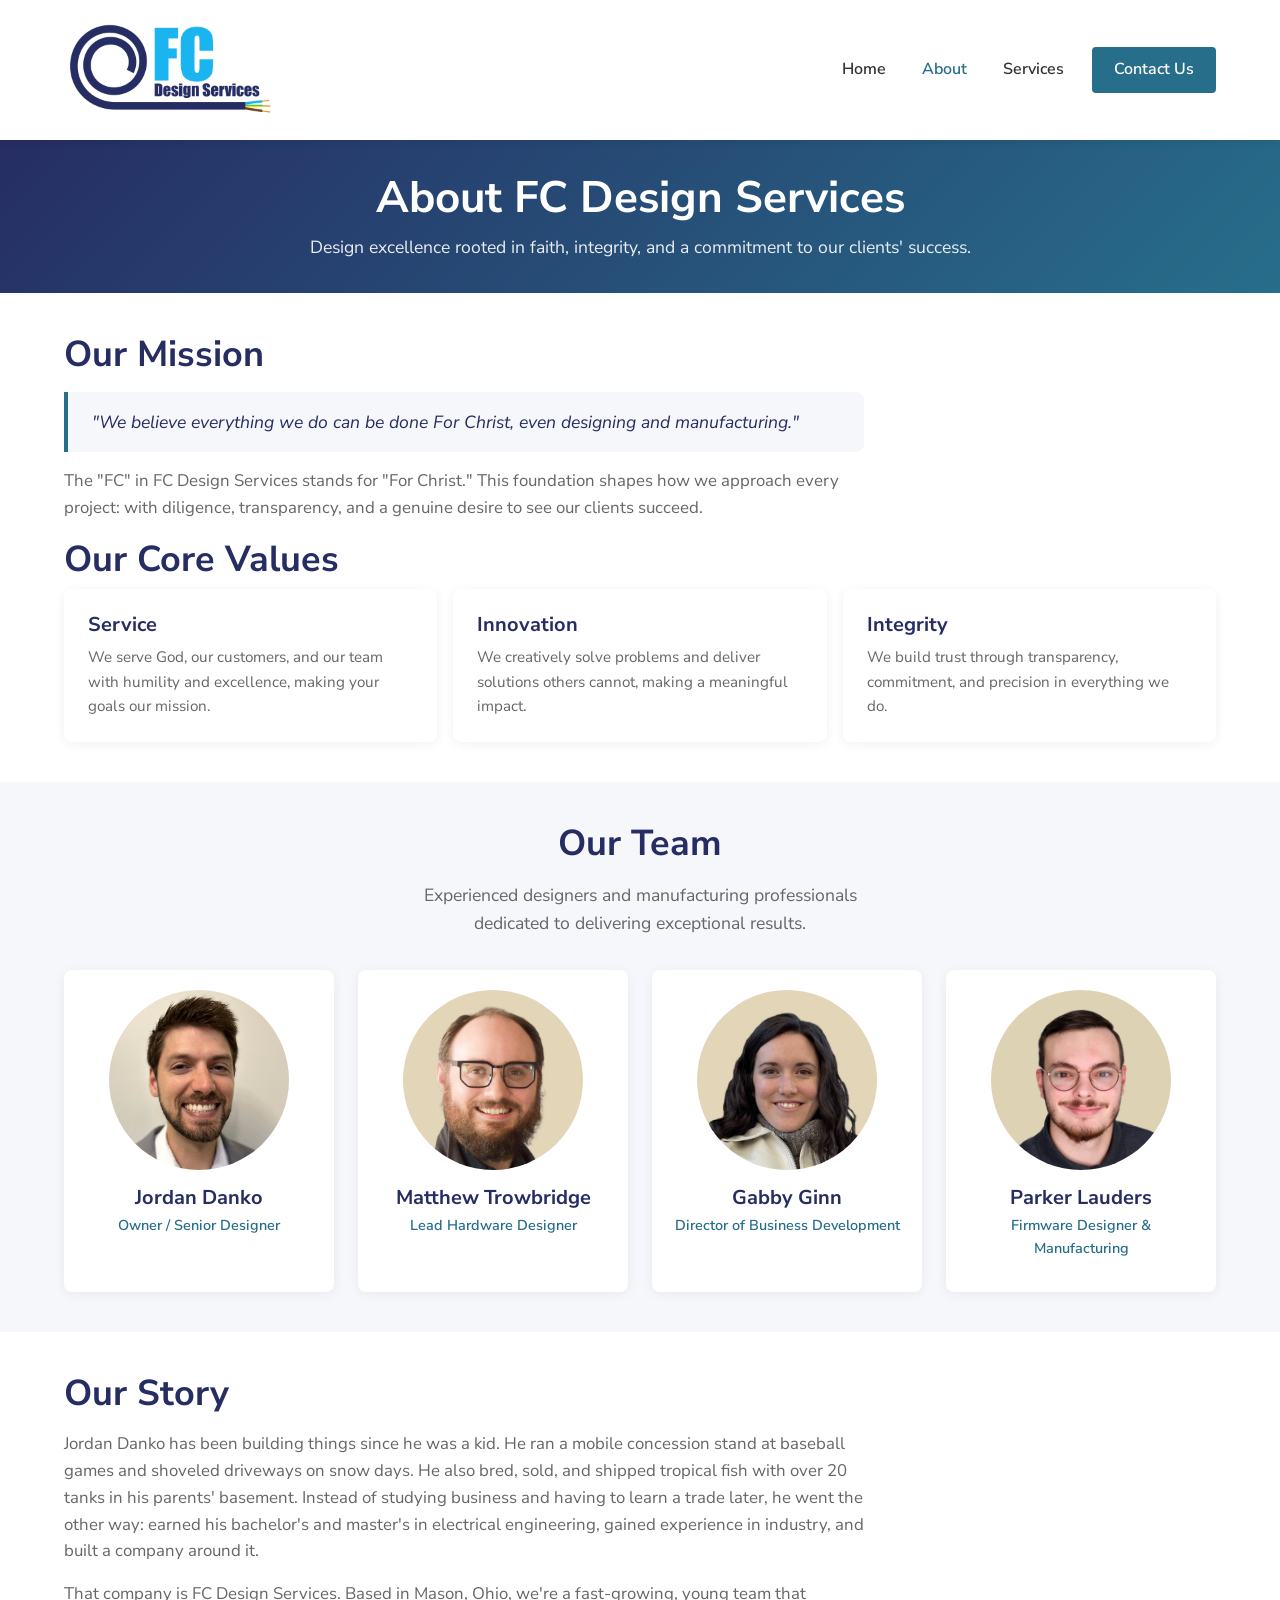
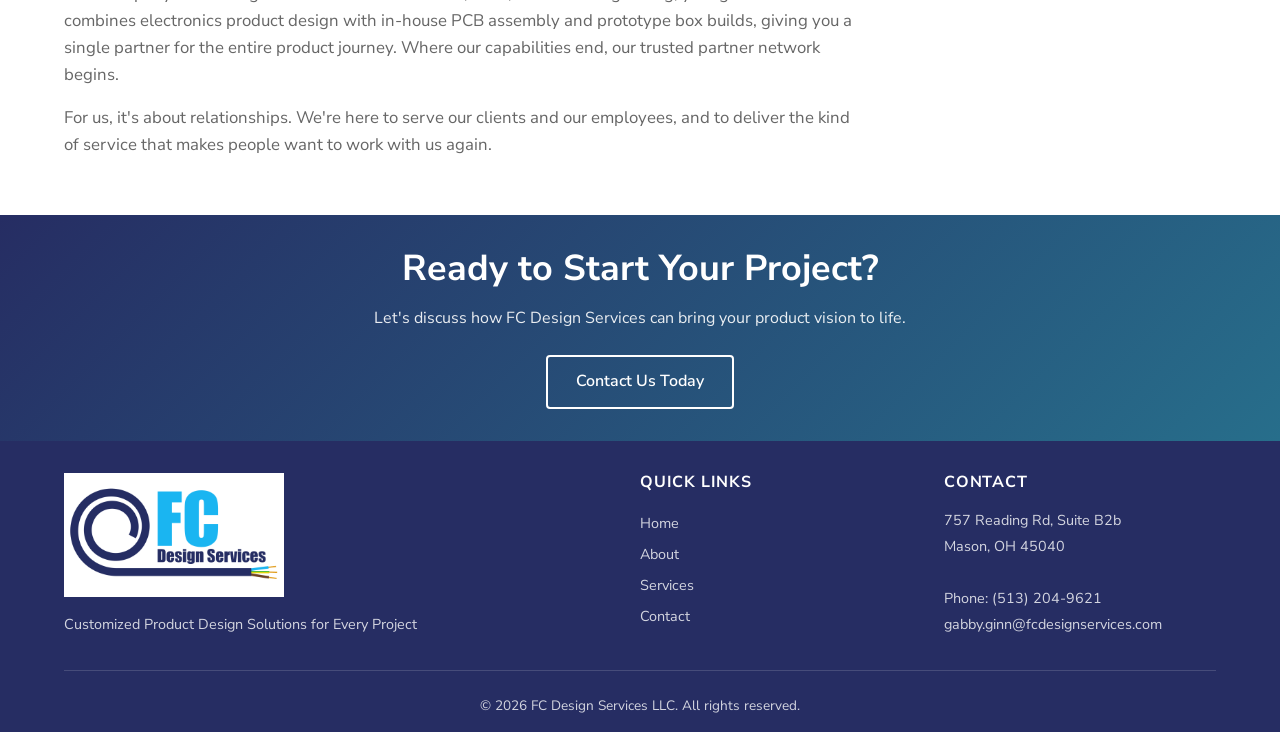
==== commit 6b568952: "Update Our Story wording to three sentences Co-Authored-By: Claude Opus 4.6 (1M context) <noreply@an" ====
--- a/about.html
+++ b/about.html
@@ -126,7 +126,7 @@
     <div class="container">
       <div class="about-content">
         <h2>Our Story</h2>
-        <p>Jordan Danko has been building things since he was a kid, from running a mobile concession stand at baseball games to breeding and selling tropical fish with over 20 tanks in his parents' basement. Instead of studying business and having to learn a trade later, he went the other way: earned his bachelor's and master's in electrical engineering, gained experience in industry, and built a company around it.</p>
+        <p>Jordan Danko has been building things since he was a kid. He ran a mobile concession stand at baseball games and shoveled driveways on snow days. He also bred, sold, and shipped tropical fish with over 20 tanks in his parents' basement. Instead of studying business and having to learn a trade later, he went the other way: earned his bachelor's and master's in electrical engineering, gained experience in industry, and built a company around it.</p>
         <p>That company is FC Design Services. Based in Mason, Ohio, we're a fast-growing, young team that combines electronics product design with in-house PCB assembly and prototype box builds, giving you a single partner for the entire product journey. Where our capabilities end, our trusted partner network begins.</p>
         <p>For us, it's about relationships. We're here to serve our clients and our employees, and to deliver the kind of service that makes people want to work with us again.</p>
       </div>
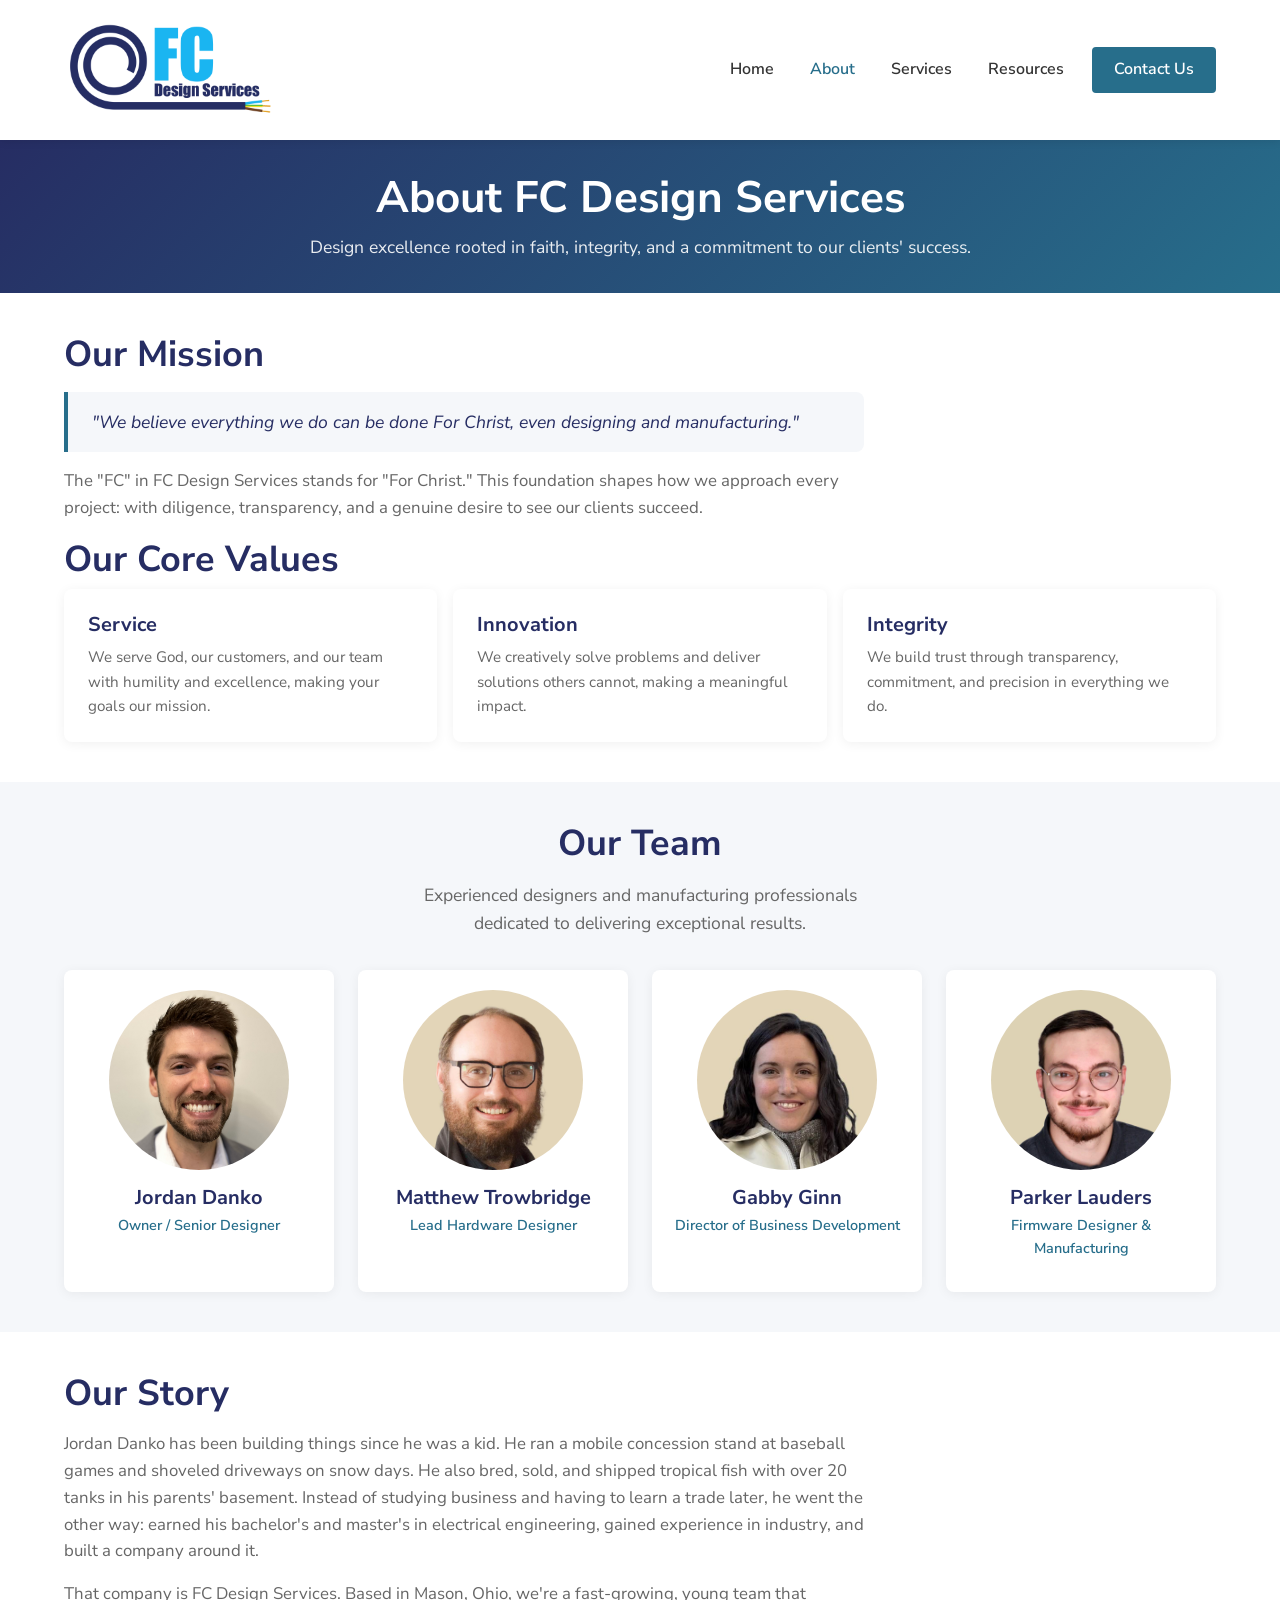
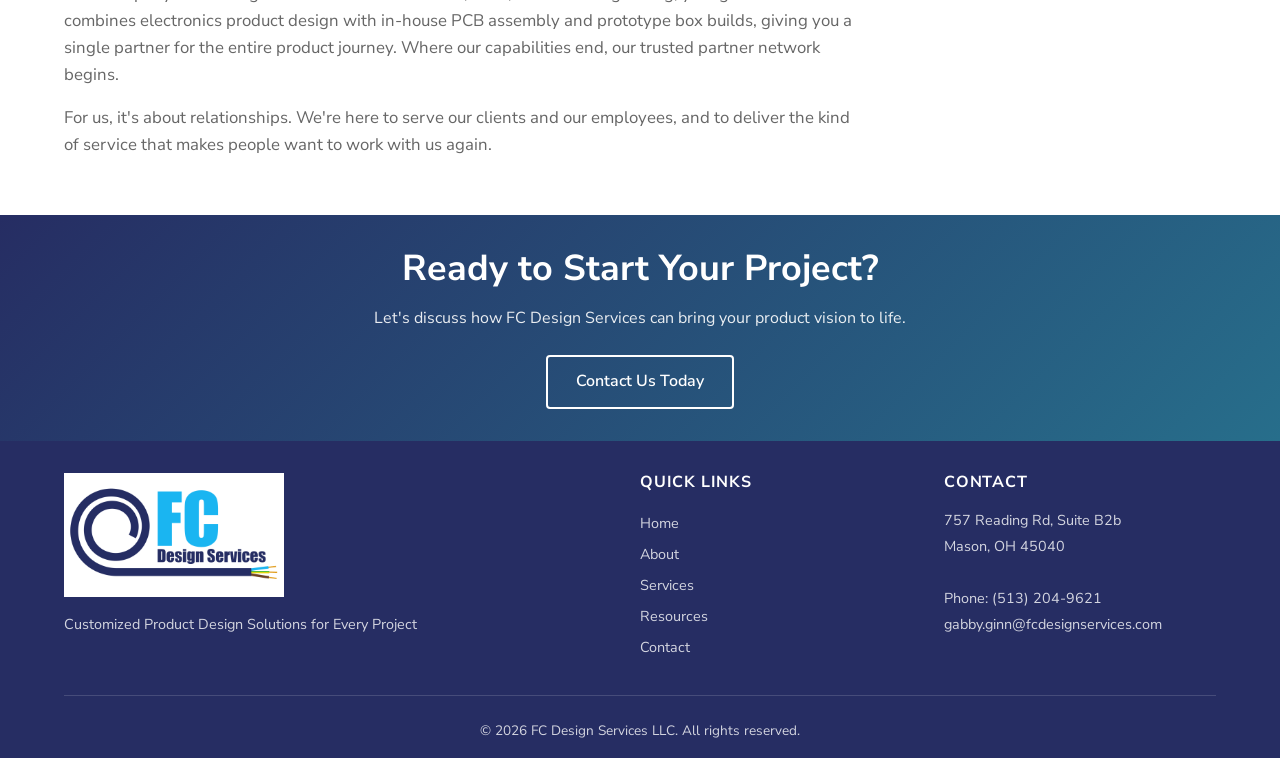
==== commit 2683b737: "Add Resources page with DFM guide download New resources page with downloadable DFM Rules Reference " ====
--- a/about.html
+++ b/about.html
@@ -40,6 +40,7 @@
         <li><a href="index.html">Home</a></li>
         <li><a href="about.html" aria-current="page">About</a></li>
         <li><a href="services.html">Services</a></li>
+        <li><a href="resources.html">Resources</a></li>
         <li><a href="contact.html" class="btn btn-primary">Contact Us</a></li>
       </ul>
     </nav>
@@ -158,6 +159,7 @@
           <li><a href="index.html">Home</a></li>
           <li><a href="about.html">About</a></li>
           <li><a href="services.html">Services</a></li>
+          <li><a href="resources.html">Resources</a></li>
           <li><a href="contact.html">Contact</a></li>
         </ul>
       </div>
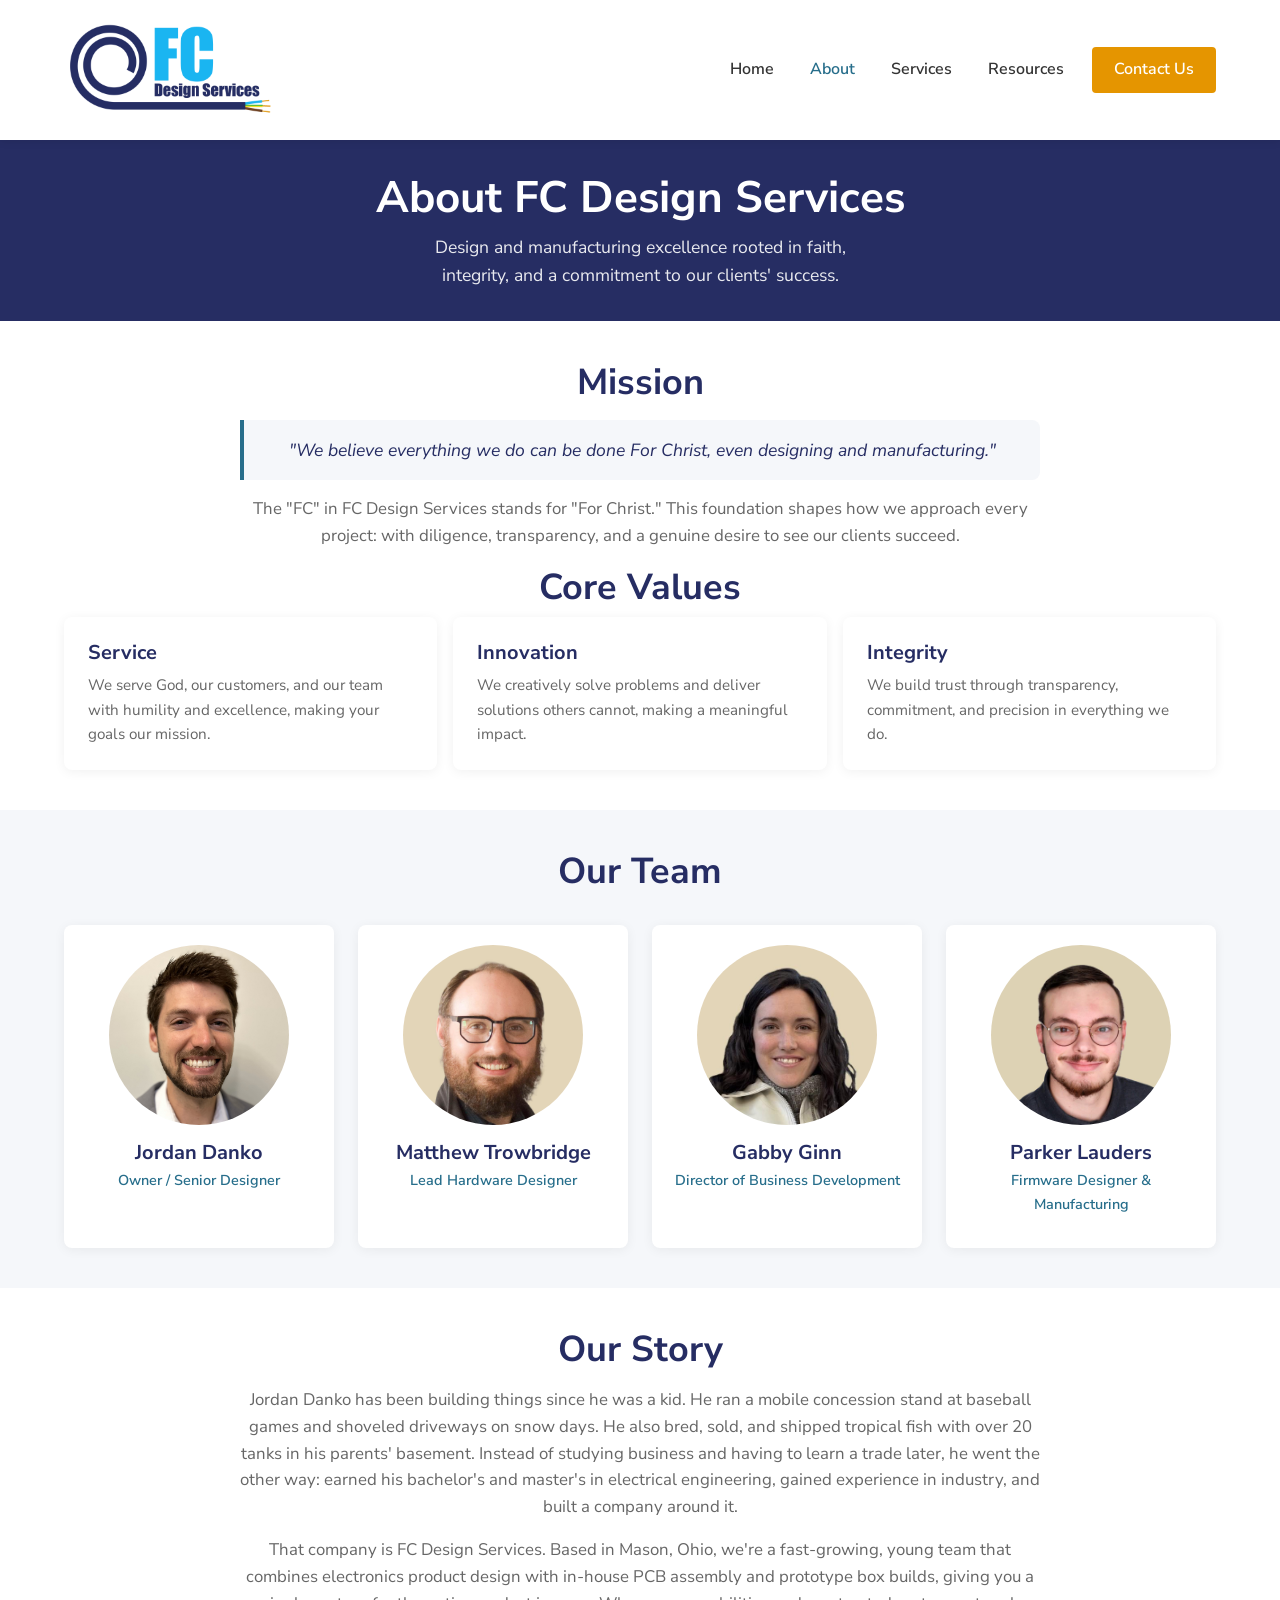
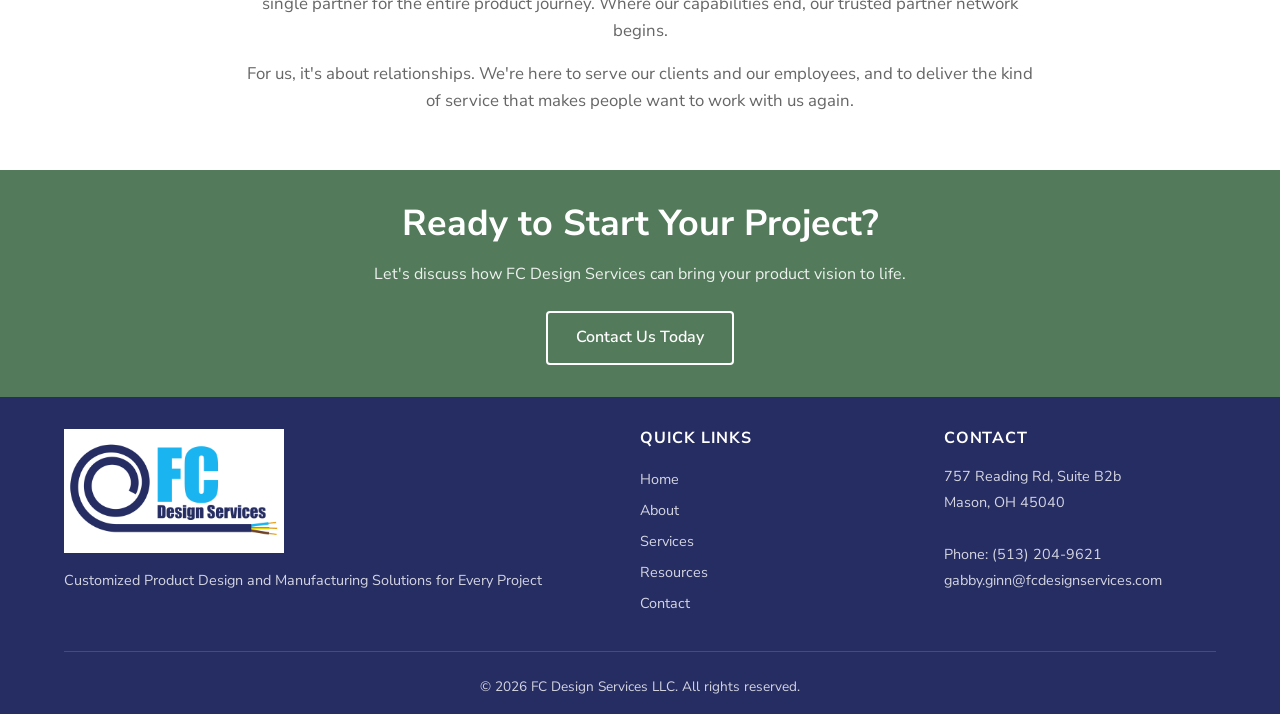
==== commit 1da995bd: "Site-wide content and styling updates - Updated tagline to include manufacturing - Why Choose FCDS c" ====
--- a/about.html
+++ b/about.html
@@ -54,7 +54,7 @@
   <section class="page-banner">
     <div class="container">
       <h1>About FC Design Services</h1>
-      <p>Design excellence rooted in faith, integrity, and a commitment to our clients' success.</p>
+      <p>Design and manufacturing excellence rooted in faith, integrity, and a commitment to our clients' success.</p>
     </div>
   </section>
 
@@ -62,12 +62,12 @@
   <section class="section">
     <div class="container">
       <div class="about-content">
-        <h2>Our Mission</h2>
+        <h2>Mission</h2>
         <div class="mission-highlight">
           <p>"We believe everything we do can be done For Christ, even designing and manufacturing."</p>
         </div>
         <p>The "FC" in FC Design Services stands for "For Christ." This foundation shapes how we approach every project: with diligence, transparency, and a genuine desire to see our clients succeed.</p>
-        <h2 style="margin-bottom: 0.5rem;">Our Core Values</h2>
+        <h2 style="margin-bottom: 0.5rem;">Core Values</h2>
       </div>
       <div class="card-grid card-grid--3col" style="gap: 1rem;">
         <div class="card">
@@ -91,7 +91,6 @@
     <div class="container">
       <div class="section-header">
         <h2>Our Team</h2>
-        <p>Experienced designers and manufacturing professionals dedicated to delivering exceptional results.</p>
       </div>
       <div class="team-grid">
         <div class="team-card">
@@ -151,7 +150,7 @@
     <div class="footer-grid">
       <div class="footer-about">
         <img src="images/logo_FCDS.png" alt="FC Design Services" width="200" height="113">
-        <p>Customized Product Design Solutions for Every Project</p>
+        <p>Customized Product Design and Manufacturing Solutions for Every Project</p>
       </div>
       <div class="footer-links">
         <h3>Quick Links</h3>
--- a/css/styles.css
+++ b/css/styles.css
@@ -5,7 +5,9 @@
 :root {
   --color-navy: #262D63;
   --color-teal: #276E8B;
-  --color-cyan: #3AC4ED;
+  --color-cyan: #1AB5F1;
+  --color-orange: #E59500;
+  --color-fern: #537A5A;
   --color-white: #FFFFFF;
   --color-light-gray: #F5F7FA;
   --color-dark-gray: #333333;
@@ -142,13 +144,13 @@
 }
 
 .btn-primary {
-  background-color: var(--color-teal);
-  color: var(--color-white);
-  border-color: var(--color-teal);
+  background-color: var(--color-orange);
+  color: var(--color-white);
+  border-color: var(--color-orange);
 }
 
 .btn-primary:hover {
-  background-color: #1f5a72;
+  background-color: #c47e00;
   color: var(--color-white);
 }
 
@@ -165,12 +167,12 @@
 
 .btn-outline-dark {
   background-color: transparent;
-  color: var(--color-teal);
-  border-color: var(--color-teal);
+  color: var(--color-orange);
+  border-color: var(--color-orange);
 }
 
 .btn-outline-dark:hover {
-  background-color: var(--color-teal);
+  background-color: var(--color-orange);
   color: var(--color-white);
 }
 
@@ -203,14 +205,16 @@
   background: var(--color-white);
   box-shadow: 0 2px 8px rgba(0, 0, 0, 0.08);
   z-index: 100;
-  height: var(--header-height);
+  min-height: var(--header-height);
 }
 
 .site-header .container {
   display: flex;
   align-items: center;
   justify-content: space-between;
-  height: 100%;
+  min-height: var(--header-height);
+  padding-top: 0.5rem;
+  padding-bottom: 0.5rem;
 }
 
 .logo img {
@@ -300,7 +304,7 @@
    =========================== */
 
 .hero {
-  background: linear-gradient(135deg, var(--color-navy) 0%, var(--color-teal) 100%);
+  background: var(--color-navy);
   color: var(--color-white);
   padding: 2.5rem 1.5rem;
   text-align: center;
@@ -334,7 +338,7 @@
    =========================== */
 
 .page-banner {
-  background: linear-gradient(135deg, var(--color-navy) 0%, var(--color-teal) 100%);
+  background: var(--color-navy);
   color: var(--color-white);
   padding: 2rem 1.5rem;
   text-align: center;
@@ -427,7 +431,7 @@
   border-radius: 8px;
   padding: 1.5rem;
   box-shadow: 0 2px 12px rgba(0, 0, 0, 0.06);
-  border-left: 4px solid var(--color-teal);
+  border-left: 4px solid var(--color-orange);
 }
 
 .testimonial blockquote {
@@ -449,7 +453,7 @@
    =========================== */
 
 .cta-banner {
-  background: linear-gradient(135deg, var(--color-navy) 0%, var(--color-teal) 100%);
+  background: var(--color-fern);
   color: var(--color-white);
   text-align: center;
   padding: 2rem 1.5rem;
@@ -471,8 +475,11 @@
    =========================== */
 
 .service-detail {
-  padding: 3rem 0;
+  padding: 1.5rem 0;
   border-bottom: 1px solid var(--color-border);
+  text-align: center;
+  max-width: 700px;
+  margin: 0 auto;
 }
 
 .service-detail:last-child {
@@ -481,24 +488,28 @@
 
 .service-detail h3 {
   font-size: 1.5rem;
-  margin-bottom: 1rem;
+  margin-bottom: 0.5rem;
 }
 
 /* Process Steps */
 .process-steps {
   display: grid;
-  grid-template-columns: repeat(2, 1fr);
-  gap: 1.5rem;
+  grid-template-columns: 1fr;
+  gap: 1rem;
 }
 
 .process-step {
   display: flex;
-  align-items: center;
+  align-items: flex-start;
   gap: 1rem;
   background: var(--color-white);
   border-radius: 8px;
   padding: 1.25rem 1.5rem;
   box-shadow: 0 2px 12px rgba(0, 0, 0, 0.06);
+  border: none;
+  text-align: left;
+  font-family: var(--font-primary);
+  width: 100%;
 }
 
 .process-number {
@@ -508,22 +519,31 @@
   width: 40px;
   height: 40px;
   border-radius: 50%;
-  background: var(--color-teal);
+  background: var(--color-fern);
   color: var(--color-white);
   font-weight: 700;
   font-size: 1.1rem;
   flex-shrink: 0;
+  margin-top: 0.1rem;
 }
 
 .process-step h3 {
   margin: 0;
   font-size: 1rem;
+}
+
+.process-desc {
+  margin: 0.5rem 0 0;
+  font-size: 0.9rem;
+  color: var(--color-medium-gray);
 }
 
 .service-detail ul {
   list-style: disc;
   padding-left: 1.5rem;
   margin-bottom: 1rem;
+  text-align: left;
+  display: inline-block;
 }
 
 .service-detail li {
@@ -537,6 +557,8 @@
 
 .about-content {
   max-width: 800px;
+  margin: 0 auto;
+  text-align: center;
 }
 
 .about-content p {
@@ -557,6 +579,7 @@
   font-style: italic;
   color: var(--color-navy);
   margin-bottom: 0;
+  text-align: center;
 }
 
 .team-grid {
@@ -720,6 +743,107 @@
 }
 
 /* ===========================
+   Quote Calculator
+   =========================== */
+
+.form-fieldset {
+  border: 1px solid var(--color-border);
+  border-radius: 8px;
+  padding: 1.5rem;
+  margin-bottom: 1.5rem;
+}
+
+.form-fieldset legend {
+  font-weight: 700;
+  color: var(--color-navy);
+  font-size: 1.1rem;
+  padding: 0 0.5rem;
+}
+
+.form-help {
+  display: block;
+  font-size: 0.85rem;
+  color: var(--color-medium-gray);
+  margin-top: 0.25rem;
+}
+
+.form-help a {
+  color: var(--color-teal);
+}
+
+.toggle-group {
+  display: flex;
+  gap: 1.5rem;
+}
+
+.toggle-option {
+  display: flex;
+  align-items: center;
+  gap: 0.4rem;
+  font-weight: 600;
+  cursor: pointer;
+}
+
+.toggle-option input {
+  width: auto;
+}
+
+.form-error {
+  background: #f8d7da;
+  color: #721c24;
+  padding: 1rem 1.5rem;
+  border-radius: 4px;
+  margin-top: 1rem;
+  font-weight: 600;
+}
+
+.quote-result {
+  margin-top: 2rem;
+  padding: 2rem;
+  background: var(--color-light-gray);
+  border-radius: 8px;
+  text-align: center;
+}
+
+.quote-totals {
+  display: flex;
+  flex-wrap: wrap;
+  gap: 2rem;
+  justify-content: center;
+  margin: 1.5rem 0;
+}
+
+.quote-total-line {
+  display: flex;
+  flex-direction: column;
+  align-items: center;
+  gap: 0.25rem;
+}
+
+.quote-total-line span:first-child {
+  font-size: 0.9rem;
+  color: var(--color-medium-gray);
+  text-transform: uppercase;
+  letter-spacing: 0.05em;
+}
+
+.quote-amount {
+  font-size: 2rem;
+  font-weight: 700;
+  color: var(--color-navy);
+}
+
+.quote-warning {
+  background: #fff3cd;
+  color: #856404;
+  padding: 0.75rem 1rem;
+  border-radius: 4px;
+  margin-top: 0.75rem;
+  font-size: 0.9rem;
+  text-align: left;
+}
+
+/* ===========================
    15. Footer
    =========================== */
 
@@ -809,6 +933,10 @@
   }
 
   .card-grid {
+    grid-template-columns: repeat(2, 1fr);
+  }
+
+  .process-steps {
     grid-template-columns: repeat(2, 1fr);
   }
 
